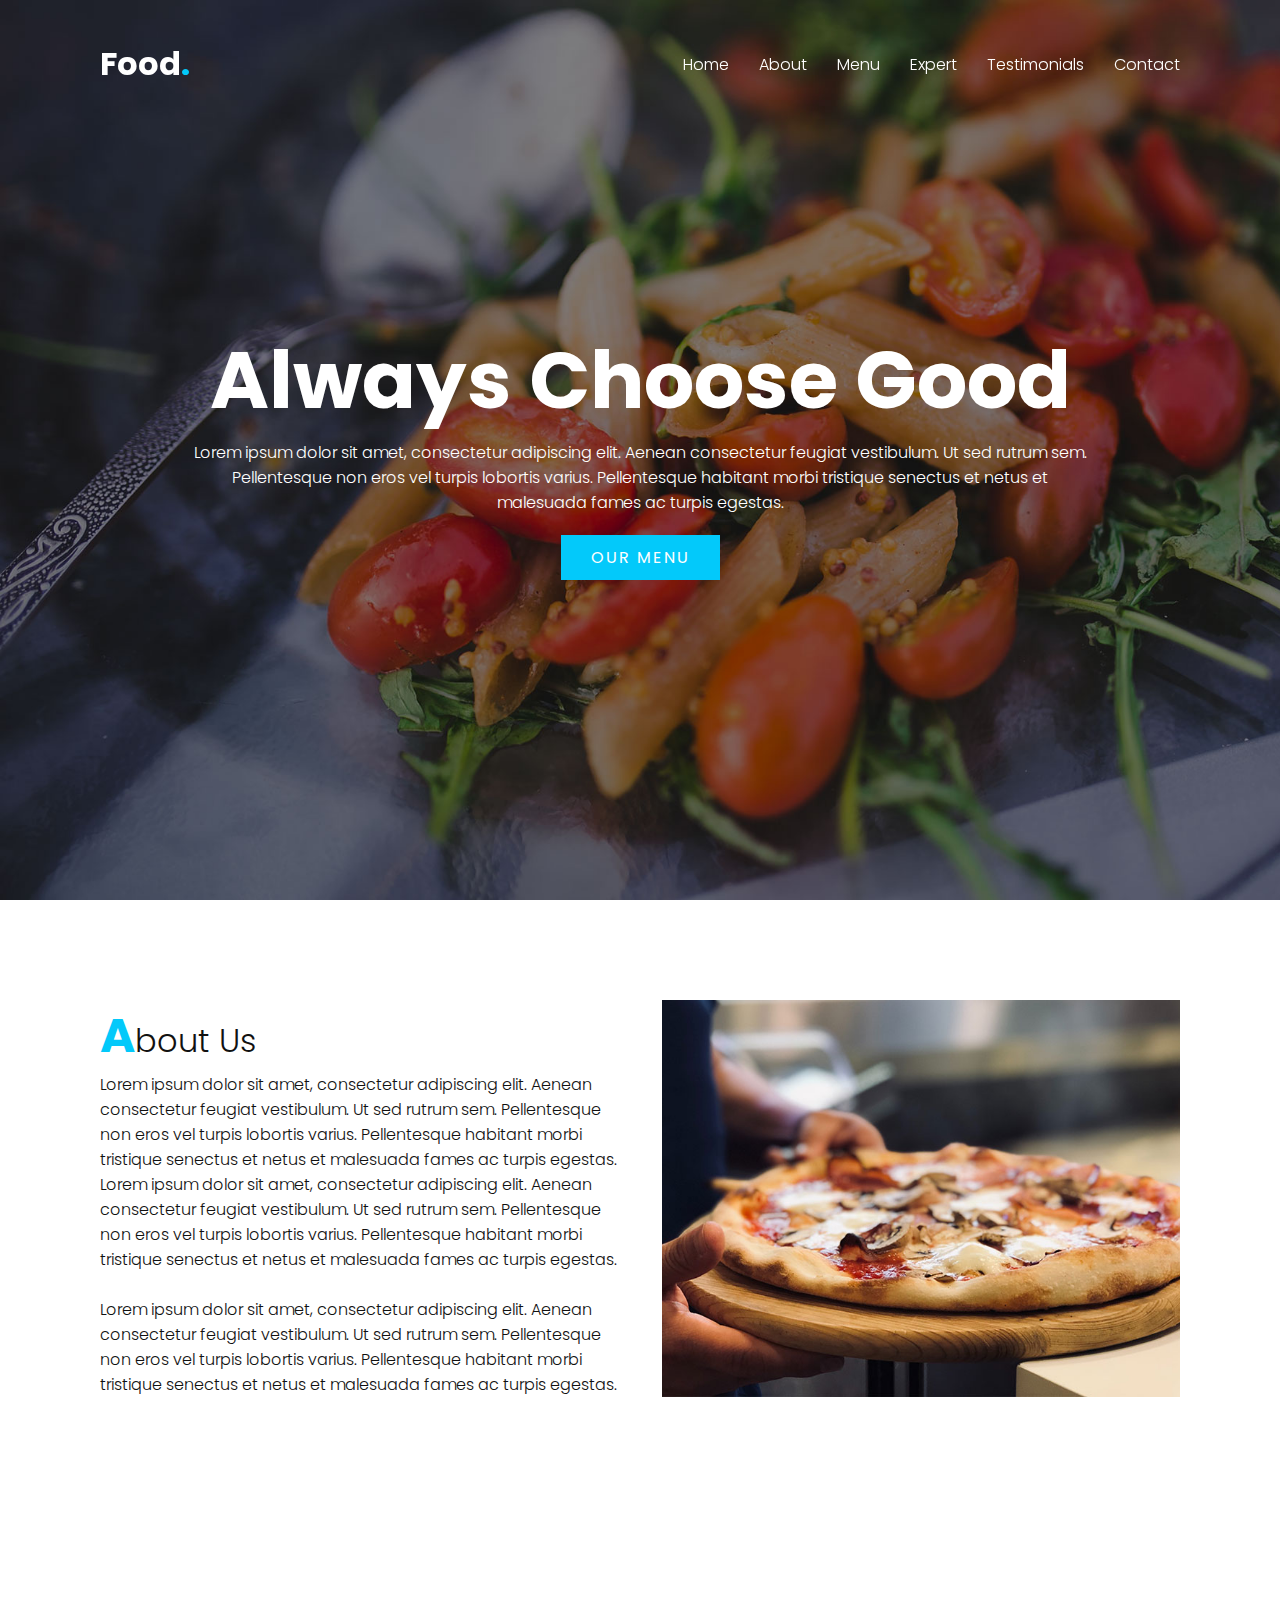
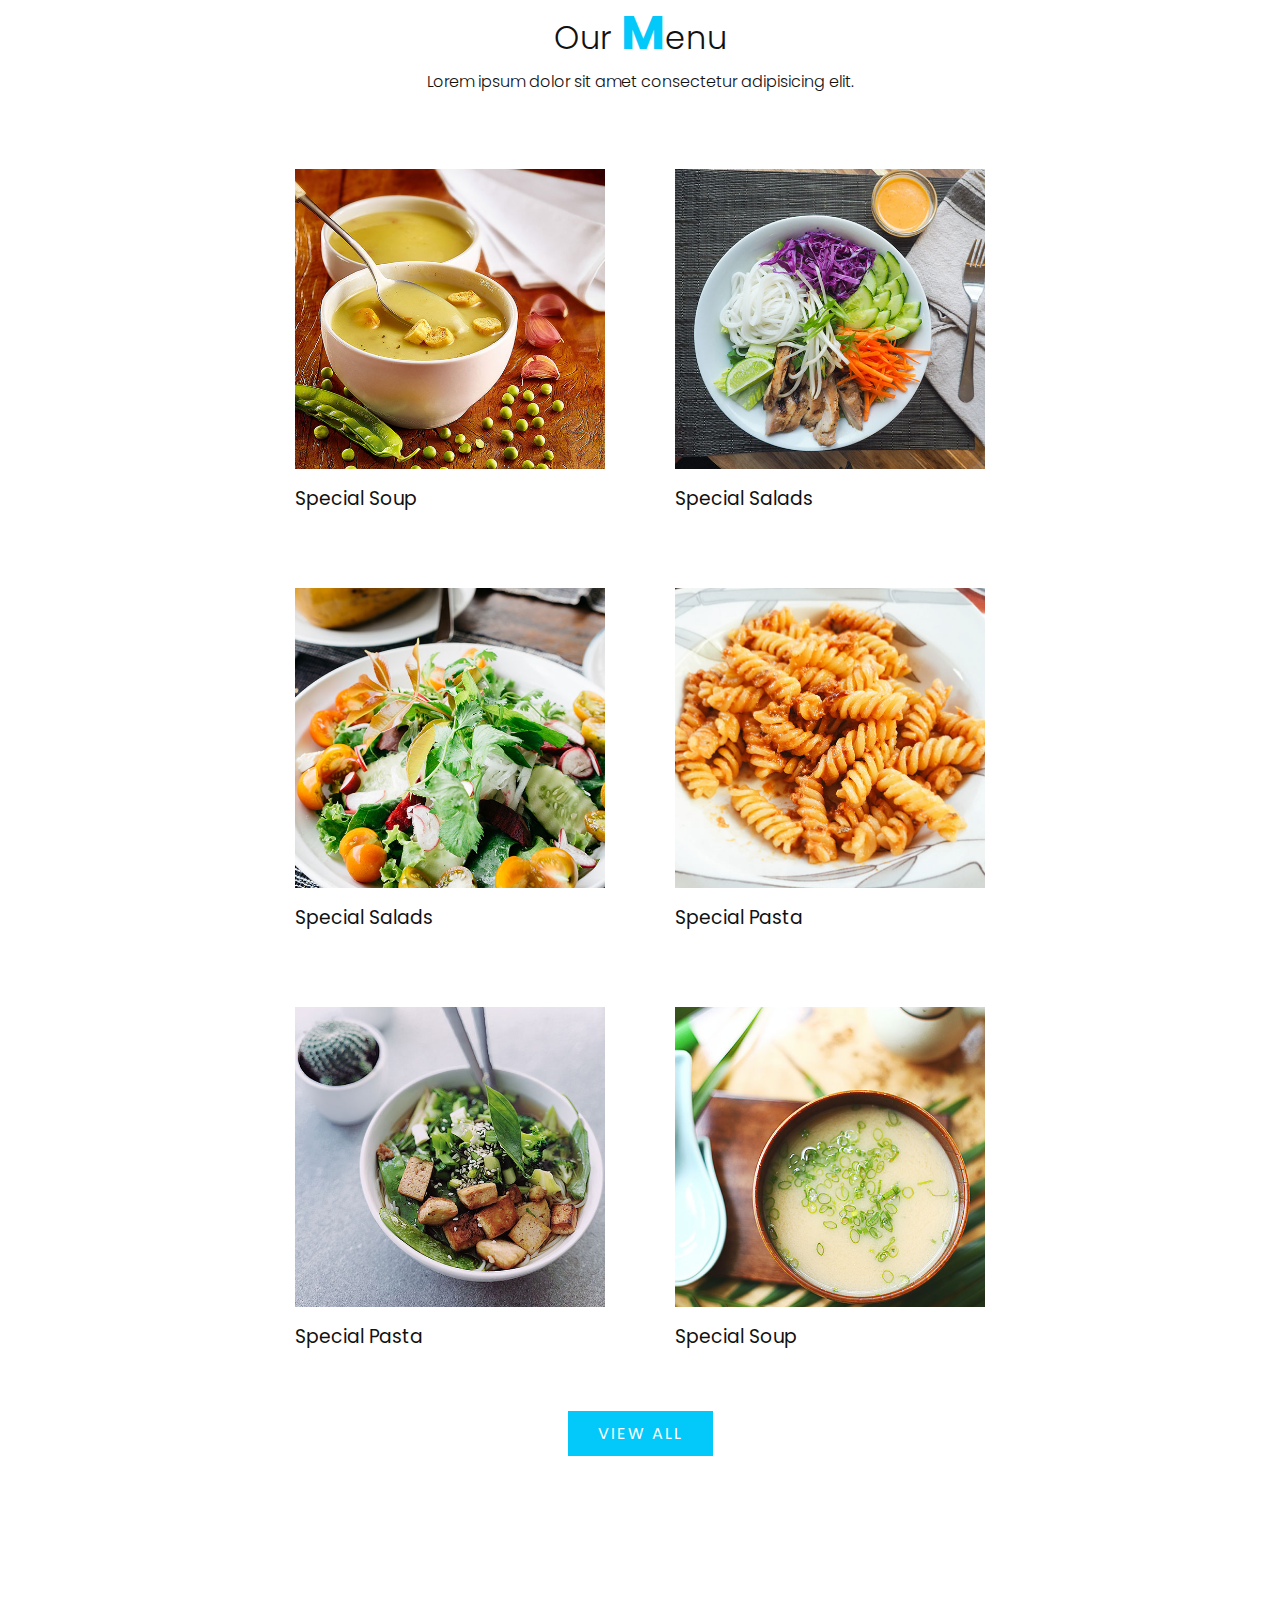
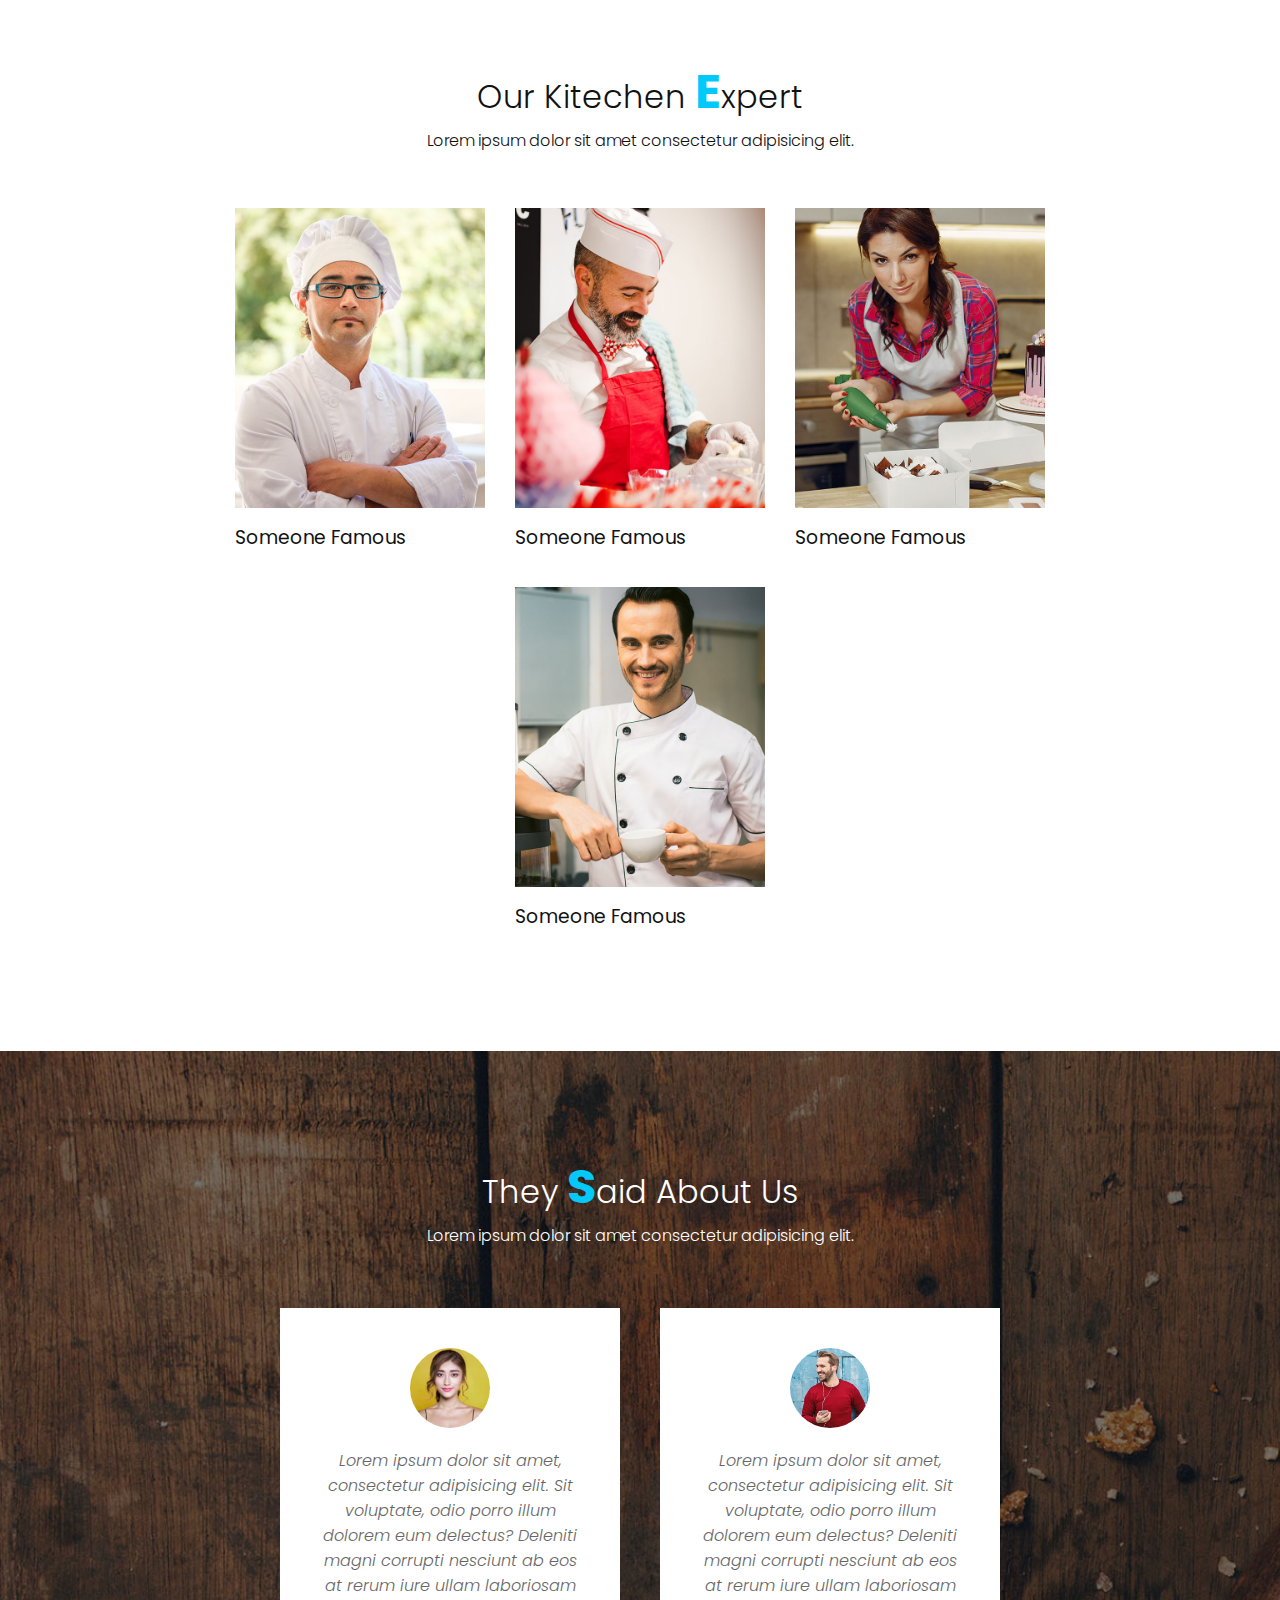
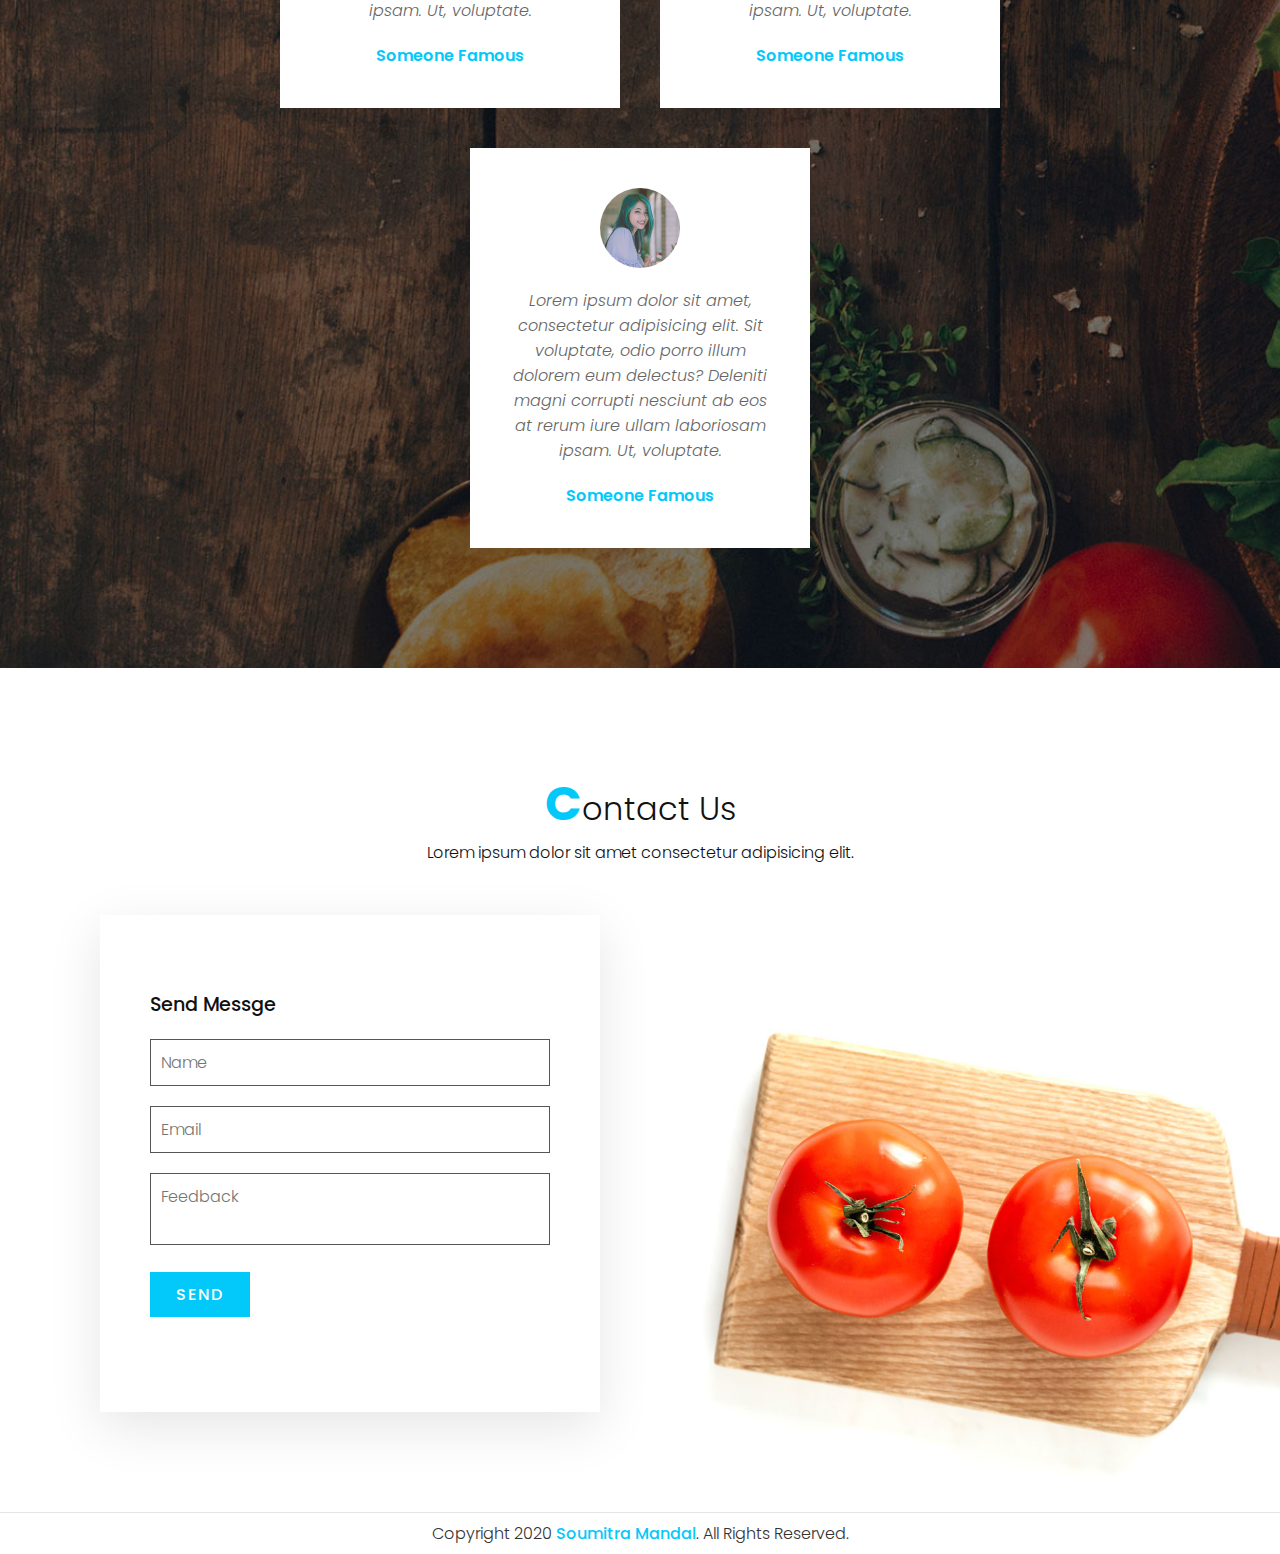
==== public/index.html @ 2382e5d5 "firebase added and deployed" ====
<!DOCTYPE html>
<html lang="en">
<head>
    <meta charset="UTF-8">
    <meta name="viewport" content="width=device-width, initial-scale=1.0">
    <title>Responsive Website</title>
    <link rel="stylesheet" href="style.css">
</head>
<body>
    <header>
        <a href="#" class="logo">Food<span>.</span></a>
        <div class="menuToggle" onclick="toggleMenu()"></div>
        <ul class="navigation">
            <li><a href="#banner" onclick="toggleMenu()">Home</a></li>
            <li><a href="#about" onclick="toggleMenu()">About</a></li>
            <li><a href="#menu" onclick="toggleMenu()">Menu</a></li>
            <li><a href="#expert" onclick="toggleMenu()">Expert</a></li>
            <li><a href="#testimonials" onclick="toggleMenu()">Testimonials</a></li>
            <li><a href="#contact" onclick="toggleMenu()">Contact</a></li>

        </ul>
    </header>
<section class="banner" id="banner">
    <div class="content">
        <h2>Always Choose Good </h2>
        <p>Lorem ipsum dolor sit amet, consectetur adipiscing elit.
         Aenean consectetur feugiat vestibulum. Ut sed rutrum sem.
         Pellentesque non eros vel turpis lobortis varius. Pellentesque
         habitant morbi tristique senectus et netus et malesuada fames ac turpis egestas.
        </p>
        <a href="#" class="btn">Our Menu</a>

    </div>
</section>
<section class="about" id="about">
<div class="row">
    <div class="col50">
        <h2 class="titleText"><span>A</span>bout Us</h2>
        <p>
            Lorem ipsum dolor sit amet, consectetur adipiscing elit.
            Aenean consectetur feugiat vestibulum. Ut sed rutrum sem.
            Pellentesque non eros vel turpis lobortis varius. Pellentesque
            habitant morbi tristique senectus et netus et malesuada fames ac turpis egestas.
            Lorem ipsum dolor sit amet, consectetur adipiscing elit.
            Aenean consectetur feugiat vestibulum. Ut sed rutrum sem.
            Pellentesque non eros vel turpis lobortis varius. Pellentesque
            habitant morbi tristique senectus et netus et malesuada fames ac turpis egestas.<br><br>
            Lorem ipsum dolor sit amet, consectetur adipiscing elit.
            Aenean consectetur feugiat vestibulum. Ut sed rutrum sem.
            Pellentesque non eros vel turpis lobortis varius. Pellentesque
            habitant morbi tristique senectus et netus et malesuada fames ac turpis egestas.
        </p>
    </div>
    <div class ="col50">
        <div class="imgBx">
            <img src='images/img1.jpg'>
        </div>
    </div>
</div>
</section>

<section class="menu" id="menu">
    <div class="title">
        <h2 class="titleText">Our <span>M</span>enu</h2>
        <p>Lorem ipsum dolor sit amet consectetur adipisicing elit.</p>
    </div>
    <div class="content">
        <div class="box">
            <div class="imgBx">
                <img src="images/menu1.jpg" alt="menu">
            </div>
            <div class="text">
                <h3>Special Salads</h3>
            </div>
        </div>
        <div class="box">
            <div class="imgBx">
                <img src="images/menu2.jpg" alt="menu">
            </div>
            <div class="text">
                <h3>Special Soup</h3>
            </div>
        </div>
        <div class="box">
            <div class="imgBx">
                <img src="images/menu3.jpg" alt="menu">
            </div>
            <div class="text">
                <h3>Special Pasta</h3>
            </div>
        </div>
         <div class="box">
            <div class="imgBx">
                <img src="images/menu4.jpg" alt="menu">
            </div>
            <div class="text">
                <h3>Special Salads</h3>
            </div>
        </div>
        <div class="box">
            <div class="imgBx">
                <img src="images/menu5.jpg" alt="menu">
            </div>
            <div class="text">
                <h3>Special Soup</h3>
            </div>
        </div>
        <div class="box">
            <div class="imgBx">
                <img src="images/menu6.jpg" alt="menu">
            </div>
            <div class="text">
                <h3>Special Pasta</h3>
            </div>
        </div>
    </div>
    <div class="title">
       <a href="" class="btn">View All</a>
    </div>
</section>

<section class="expert" id="expert">
    <div class="title">
        <h2 class="titleText">Our Kitechen <span>E</span>xpert</h2>
        <p>Lorem ipsum dolor sit amet consectetur adipisicing elit.</p>
    </div>
    <div class="content">
        <div class="box">
            <div class="imgBx">
                <img src="images/expert1.jpg" alt="Expert1">
            </div>
            <div class="text">
                <h3>Someone Famous</h3>
            </div>
        </div>
        
        <div class="box">
            <div class="imgBx">
                <img src="images/expert2.jpg" alt="Expert2">
            </div>
            <div class="text">
                <h3>Someone Famous</h3>
            </div>
        </div>
        <div class="box">
            <div class="imgBx">
                <img src="images/expert3.jpg" alt="Expert3">
            </div>
            <div class="text">
                <h3>Someone Famous</h3>
            </div>
        </div>
        <div class="box">
            <div class="imgBx">
                <img src="images/expert4.jpg" alt="Expert4">
            </div>
            <div class="text">
                <h3>Someone Famous</h3>
            </div>
        </div>
    </div>
</section>


<section class="testimonials" id="testimonials">
    <div class="title white">
        <h2 class="titleText">They <span>S</span>aid About Us</h2>
        <p>Lorem ipsum dolor sit amet consectetur adipisicing elit.</p>
    </div>
    <div class="content">
        <div class="box">
           <div class="imgBx">
               <img src="images/testi1.jpg" alt="testimonial1">
           </div> 
           <div class="text">
               <p>
                Lorem ipsum dolor sit amet, consectetur adipisicing elit.
                Sit voluptate, odio porro illum dolorem eum delectus? 
                Deleniti magni corrupti nesciunt ab eos at rerum iure 
                ullam laboriosam ipsam. Ut, voluptate.
               </p>
               <h3>Someone Famous</h3>
           </div>
        </div>
        <div class="box">
            <div class="imgBx">
                <img src="images/testi2.jpg" alt="testimonial2">
            </div> 
            <div class="text">
                <p>
                 Lorem ipsum dolor sit amet, consectetur adipisicing elit.
                 Sit voluptate, odio porro illum dolorem eum delectus? 
                 Deleniti magni corrupti nesciunt ab eos at rerum iure 
                 ullam laboriosam ipsam. Ut, voluptate.
                </p>
                <h3>Someone Famous</h3>
            </div>
         </div>
         <div class="box">
            <div class="imgBx">
                <img src="images/testi3.jpg" alt="testimonial3">
            </div> 
            <div class="text">
                <p>
                 Lorem ipsum dolor sit amet, consectetur adipisicing elit.
                 Sit voluptate, odio porro illum dolorem eum delectus? 
                 Deleniti magni corrupti nesciunt ab eos at rerum iure 
                 ullam laboriosam ipsam. Ut, voluptate.
                </p>
                <h3>Someone Famous</h3>
            </div>
         </div>
    </div>
</section>

<section class="contact" id="contact">
    <div class="title">
        <h2 class="titleText"><span>C</span>ontact Us</h2>
        <p>Lorem ipsum dolor sit amet consectetur adipisicing elit.</p>
    </div>
    <div class="contactForm">
        <h3>Send Messge</h3>
        <div class="inputBox">
            <input type="text" placeholder="Name">
        </div>
        <div class="inputBox">
            <input type="text" placeholder="Email">
        </div>
        <div class="inputBox">
            <textarea type="text" placeholder="Feedback"></textarea>
        </div>
        <div class="inputBox">
            <input type="submit" name="" id="" value="Send">
        </div>
    </div>
</section>

<div class="copyrightText">
    <p>Copyright 2020 <a href="#">Soumitra Mandal</a>. All Rights Reserved.</p>
</div>



<script type="text/javascript">
window.addEventListener('scroll',function(){
    const header = document.querySelector('header');
    header.classList.toggle("sticky", window.scrollY >0);
});

function toggleMenu(){
    const menuToggle = document.querySelector('.menuToggle');
    const navigation = document.querySelector('.navigation');
    menuToggle.classList.toggle('active');
    navigation.classList.toggle('active');

}
</script>
    
</body>
</html>
---- public/style.css ----
@import url('https://fonts.googleapis.com/css?family=Poppins:200,300,400,500,600,700,800,900&display=swap');

*{  margin:0;
    padding: 0;
    box-sizing: border-box;
    font-family: 'Poppins', sans-serif;
    scroll-behavior: smooth;
}

p{
    font-weight: 300;
    color:#111;
}

.banner{
    position: relative;
    width: 100%;
    min-height: 100vh;
    display: flex;
    justify-content: center;
    align-items: center;
    background: url('images/bg.jpg');
    background-size: cover;
}
.banner .content{
    max-width: 900px;
    text-align: center;
}

.banner .content h2{
    font-size: 5em;
    color: #fff;
}
.banner .content p{
    font-size: 1em;
    color: #fff;
}

.btn{
    font-size: 1em;
    color: #fff;
    background: #03c9fa;
    display:inline-block;
    padding:10px 30px;
    margin-top: 20px;
    text-transform: uppercase;
    text-decoration: none;
    letter-spacing: 2px;
    transition: 0.5s;
}

.btn:hover{
    letter-spacing: 6px;
}

header{
    position: fixed;
    top:0;
    left: 0;
    width: 100%;
    padding: 40px 100px;
    z-index: 5;
    display: flex;
    justify-content: space-between;
    align-items: center;
    transition: 0.5s;

}

header.sticky{
    background: #fff;
    padding: 10px 100px;
    box-shadow: 0 5px 20px rgba(0,0,0,0,05);
}

header .logo{
    color: #fff;
    font-weight: 700;
    font-size: 2em;
    text-decoration: none;
}
header.sticky .logo{
    color:#111;
}
header .logo span{
    color:#03c9fa;
}

header .navigation{
    position: relative;
    display: flex;    
}

header .navigation li{
    list-style: none;
    margin-left: 30px;
}

header .navigation li a{
    text-decoration: none ;
    color:#fff;
    font-weight: 300 ;

}

header.sticky .navigation li a{
color:#111;
}

header.sticky .navigation li a:hover{
    color:#03c9fa;
}

section{
   padding:100px; 
}

.row{
    position: relative;
    width:100%;
    display:flex;
    justify-content: space-between;
}

.row .col50{
    position: relative; 
    width:48%;
}
.titleText{
    color:#111;
    font-size: 2em;
    font-weight: 300;
}

.titleText span{
    color:#03c9fa;
    font-size: 1.5em;
    font-weight: 700;
}

.row .col50 .imgBx{
    position: relative;
    width:100%;
    height:100%;
}

.row .col50 .imgBx img{
    position: absolute;
    top:0;
    left:0;
    width: 100%;
    height:  100%;  
    object-fit: cover;
}

.title{
    width: 100%;
    display:flex;
    justify-content: center;
    align-items: center;
    flex-direction: column;

}

.menu .content{
    display:flex;
    justify-content: center;
    flex-wrap: wrap;
    flex-direction: row-reverse;
    margin-top: 40px;

}


.menu .content .box
{
    margin: 20px;
    width: 340px;
    border: 15px solid #fff;
    box-shadow: 0 5px 35px rgba(0,0,0,0,0.08);


}

.menu .content .box .imgBx
{
    position: relative;
    width:100%;
    height: 300px;
}

.menu .content .box .imgBx img{
 position: absolute;
 top: 0;
 left: 0;
 width: 100%;
 height: 100%;
 object-fit: cover;   
}

.menu .content .box .text{
    padding: 15px 0 5px;
}

.menu .content .box .text h3{
    font-weight: 400;
    color: #111;
}


.expert .content 
{
    display: flex;
    justify-content: center;
    flex-wrap: wrap;
    flex-direction: row;
    margin-top: 40px;
}

.expert .content .box
{
    width: 250px;
    margin: 15px;
}

.expert .content .box .imgBx
{
    position: relative;
    width: 100%;
    height: 300px;

}
.expert .content .box .imgBx img
{
    position: absolute;
    top: 0;
    left: 0;
    width: 100%;
    height: 100%;
    object-fit: cover;   
}
   
.expert .content .box .text
{
    padding: 15px 0 5px;

}

.expert .content .box .text h3
{
    font-weight: 400;
    color:#111;
}

.testimonials
{
    background: url("images/bg2.jpg");
    background-size: cover;
}

.white .titleText,
.white p
{
  color:#fff;  
}

.testimonials .content
{
    display: flex;
    justify-content: center;
    flex-wrap: wrap;
    flex-direction: row;
    margin-top: 40px;
}

.testimonials .content .box
{
    width:340px;
    margin:20px;
    padding: 40px;
    background: #fff;
    display: flex;
    justify-content: center;
    align-items: center;
    flex-direction: column;
}

.testimonials .content .box .imgBx
{
    position: relative;
    width: 80px;
    height: 80px;
    margin-bottom: 20px;
    border-radius: 50%;
    overflow: hidden;
}

.testimonials .content .box .imgBx img
{
    position: absolute;
    top: 0;
    left: 0;
    width: 100%;
    height: 100%;
    object-fit: cover;   
}

.testimonials .content .box .text
{
    text-align: center;
}

.testimonials .content .box .text p
{
    color: #666;
    font-style: italic;
}

.testimonials .content .box .text h3
{
    margin-top: 20px;
    color: #111;
    font-size: 1em;
    color: #03c9fa;
    font-weight: 600 ;
}

.contact
{
    background:url('images/bg3.jpg');
    background-size :cover;
}

.contactForm
{
    padding: 75px 50px;
    background: #fff;
    box-shadow: 0 15px 50px rgba(0,0,0,0.1);
    max-width: 500px;
    margin-top: 50px;
}

.contactForm h3
{
    color:#111;
    font-size:1.2em;
    margin-bottom: 20px;
    font-weight: 500;
}

.contactForm .inputBox
{
    position: relative;
    width: 100%;
    margin-bottom:20px;
}
.contactForm .inputBox input,
.contactForm .inputBox textarea
{
    width:100%;
    border:1px solid #555;
    padding:10px;
    color:#111;
    outline: none;
    font-size:16px;
    font-weight:300;
    resize: none;
}

.contactForm .inputBox input[type='submit']
{
    font-size: 1em;
    color: #fff;
    background: #03c9fa;
    display: inline-block;
    text-transform: uppercase;
    text-decoration:none;
    letter-spacing: 2px;
    transition: 0.5s;
    max-width: 100px;
    font-weight: 500;
    border:none;
    cursor: pointer;

}

.copyrightText
{
    padding: 8px 40px;
    border-top: 1px solid rgba(0,0,0,0.1);
    text-align:center;
}

.copyrightText p
{
color: #333;
}

.copyrightText a
{
    color:#03c9fa;
    font-weight: 500;
    text-decoration:none;
}

@media(max-width:991px){

    header,
    header.sticky
    {
        padding:10px 20px;
    }

    header .navigation
    {
        display:none;
    }
    header .navigation.active
    {
        width:100%;
        height:calc(100%-68px);
        position: fixed;
        top:68px;
        left:0;
        display:flex;
        flex-direction:column;
        justify-content:center;
        align-items:center;
        background:#fff;
    }
    header .navigation li
    {
        margin-left: 0;
    }

    header .navigation li a
    {
        color:#111;
        font-size:1.6em;
    }
    .menuToggle
    {
        position: relative;
        width: 40px;
        height:40px;
        background: url("images/menu.png");
        background-size: 30px;
        background-repeat: no-repeat;
        background-position: center;
        cursor:pointer;

    }
    .menuToggle.active
    {
        background: url("images/close.png");
        background-size: 25px;
        background-repeat: no-repeat;
        background-position: center;
    }
    header.sticky .menuToggle
    {
        filter: invert(1) ;
    }

    section{
        padding:20px;

    }

    .banner .content h2
    {
        font-size:3em;
        color:#fff;
    }
    .row
    {
        flex-direction: column;
    }

    .row .col50
    {
        position: relative;
        width:100%;
    }

    .row .col50 .imgBx
    {
        height:300px;
        margin-top:20px;
    }

    .menu .content
    {
        margin-top:20px;

    }
    .menu .content .box
    {
        margin:10px;

    }
    .menu .content .box .imgBx
    {
        height:260px;
    }

    .title
    {
        text-align: center;
    }

    .titletext
    {
        font-size:1.8em;
        line-height:1.5em;
        margin-bottom: 15px;
        font-weight:300;
    }
    .testimonials .content .box
    {
        margin:10px;
        padding: 20px;
    }

    .contactForm
    {   
        padding: 35px 40px;
        margin-top: 20px;
        margin-bottom: 30px;
    }
}

@media(max-width:480px)
{
    .banner .content h2
    {
        font-size:2.2em;
        color:#fff;
    }
}
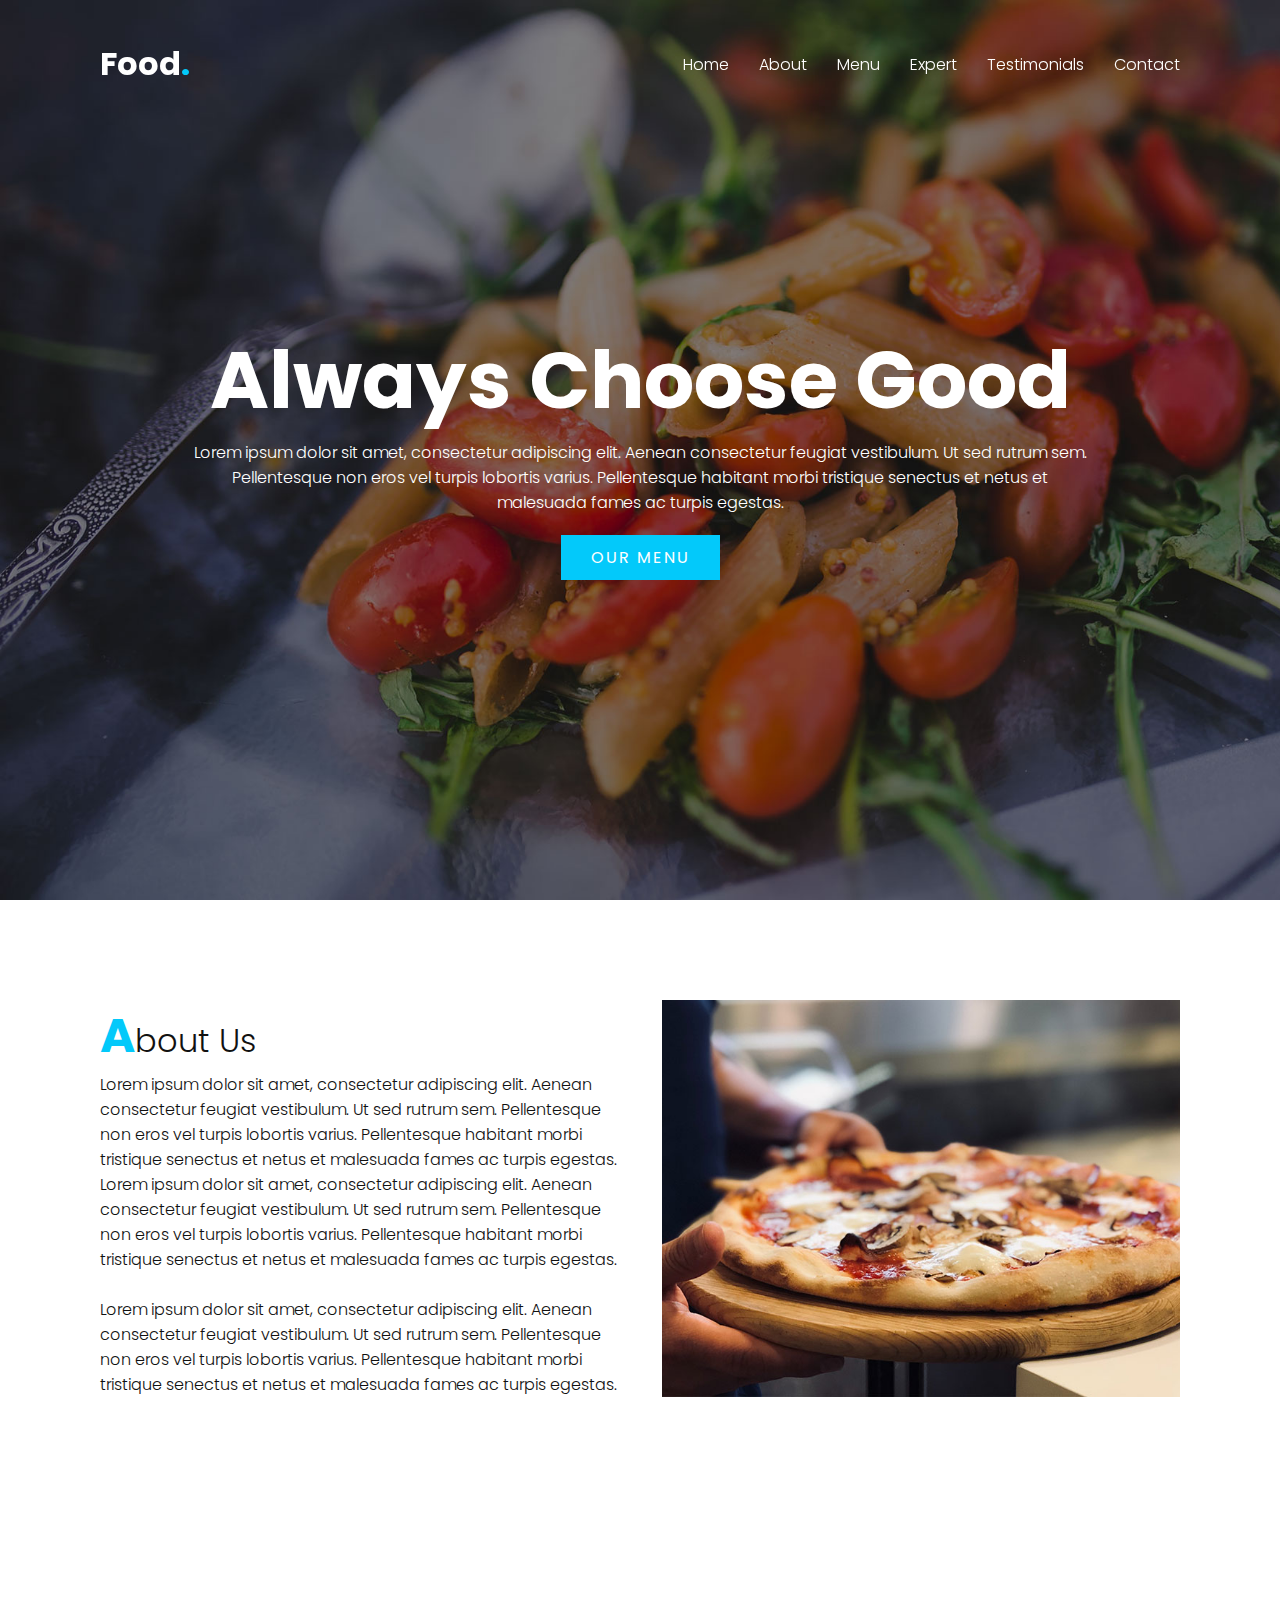
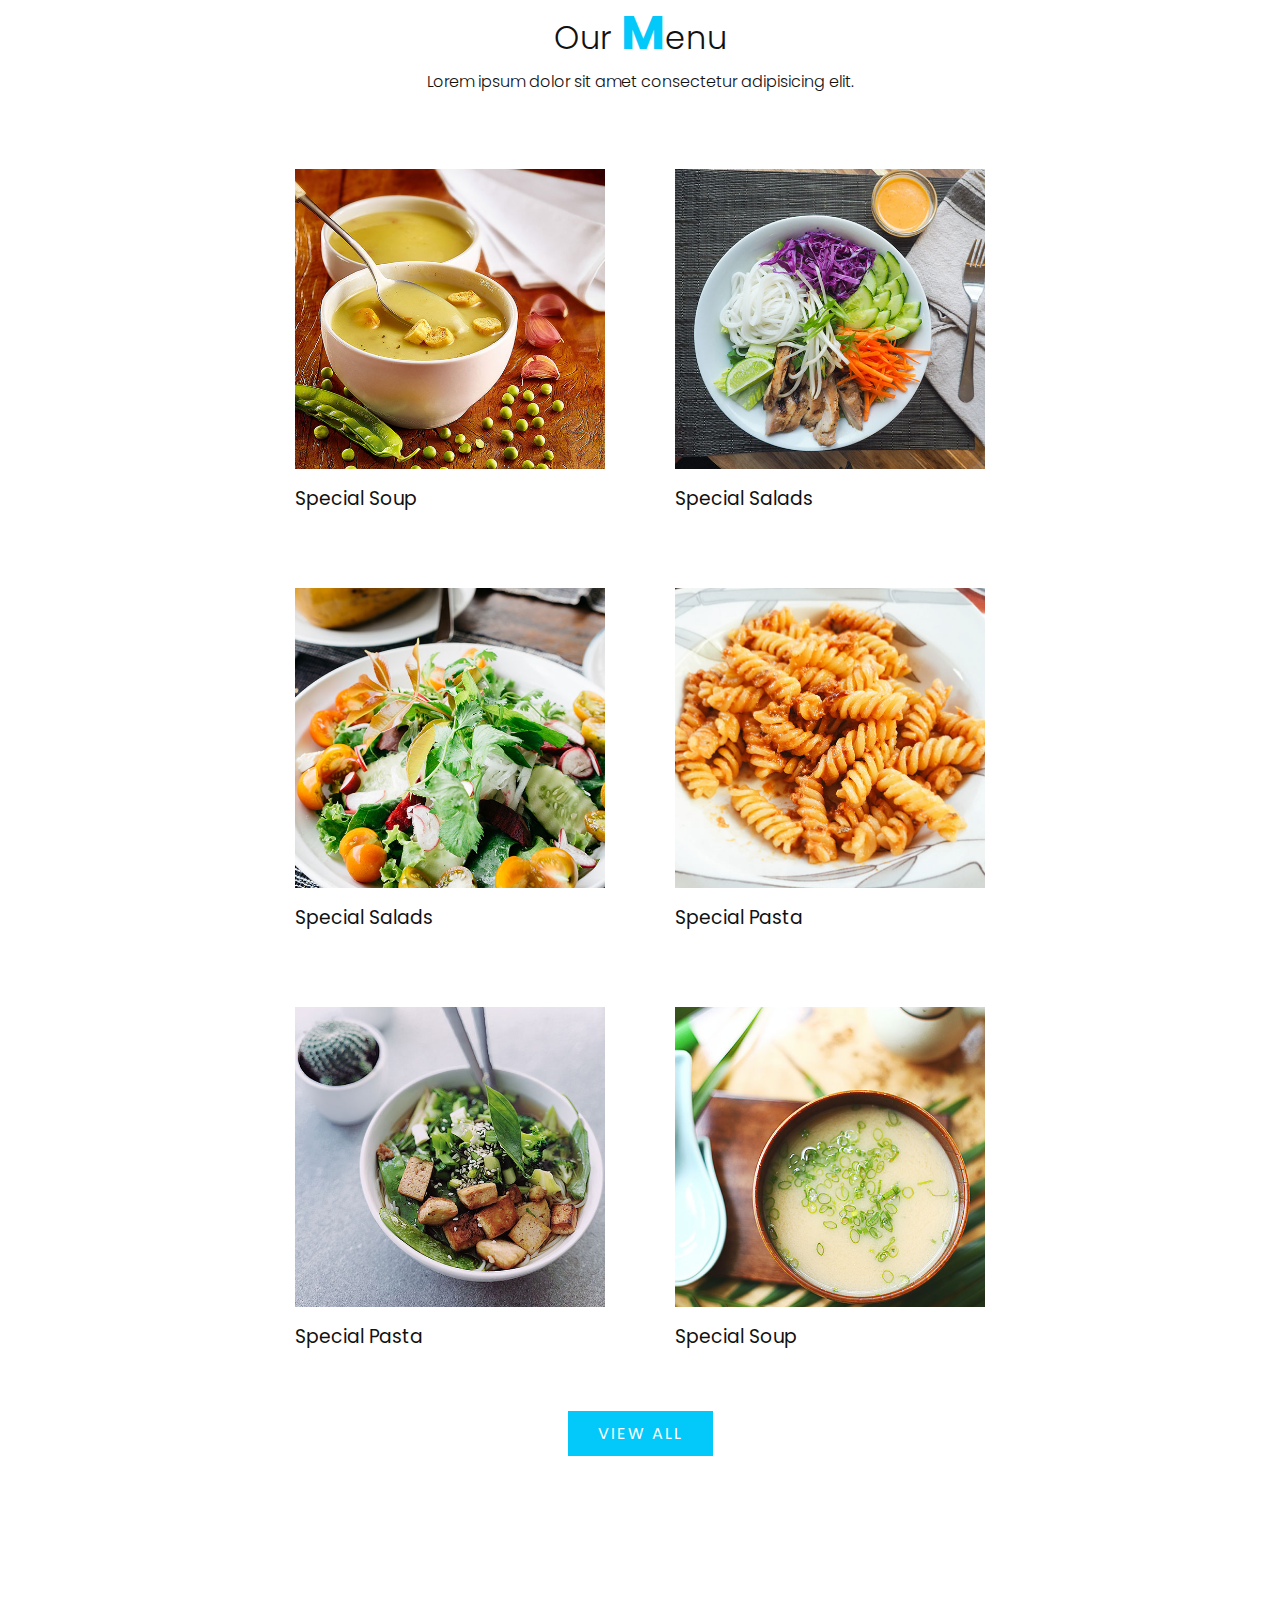
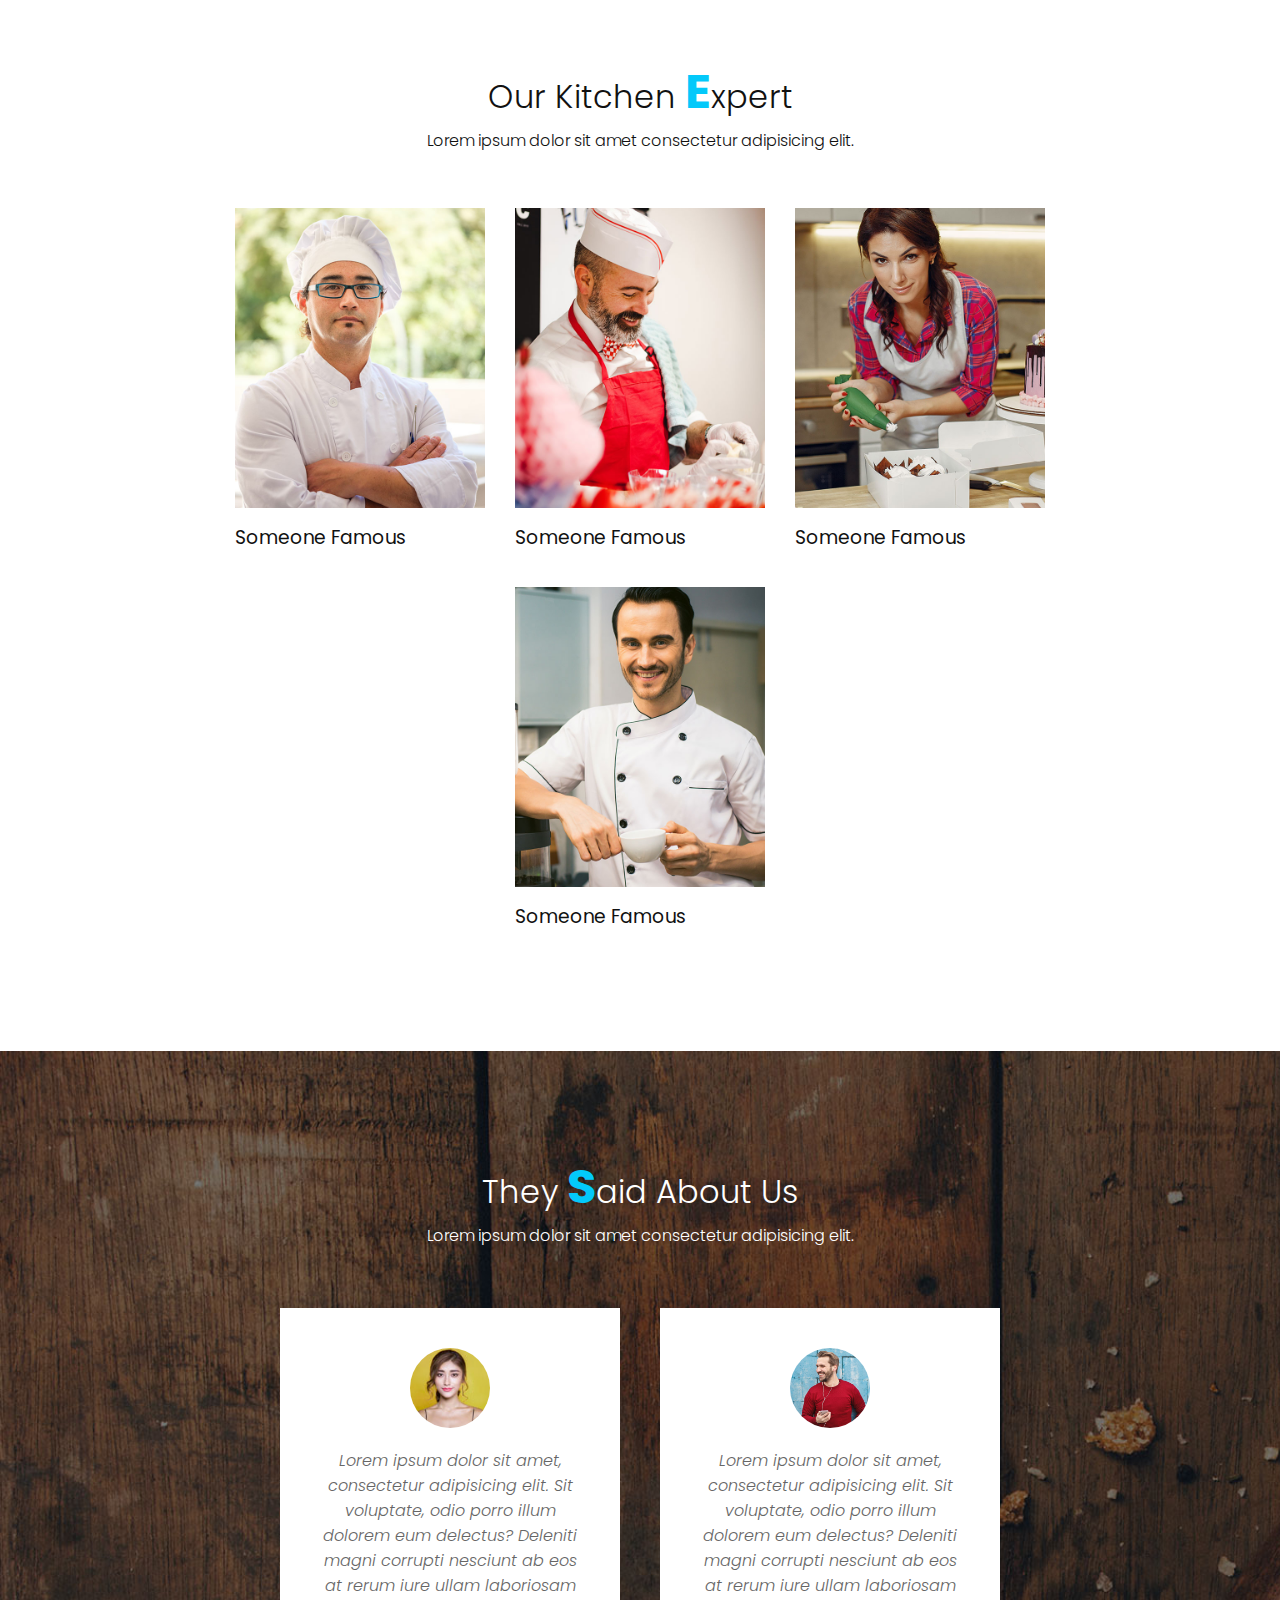
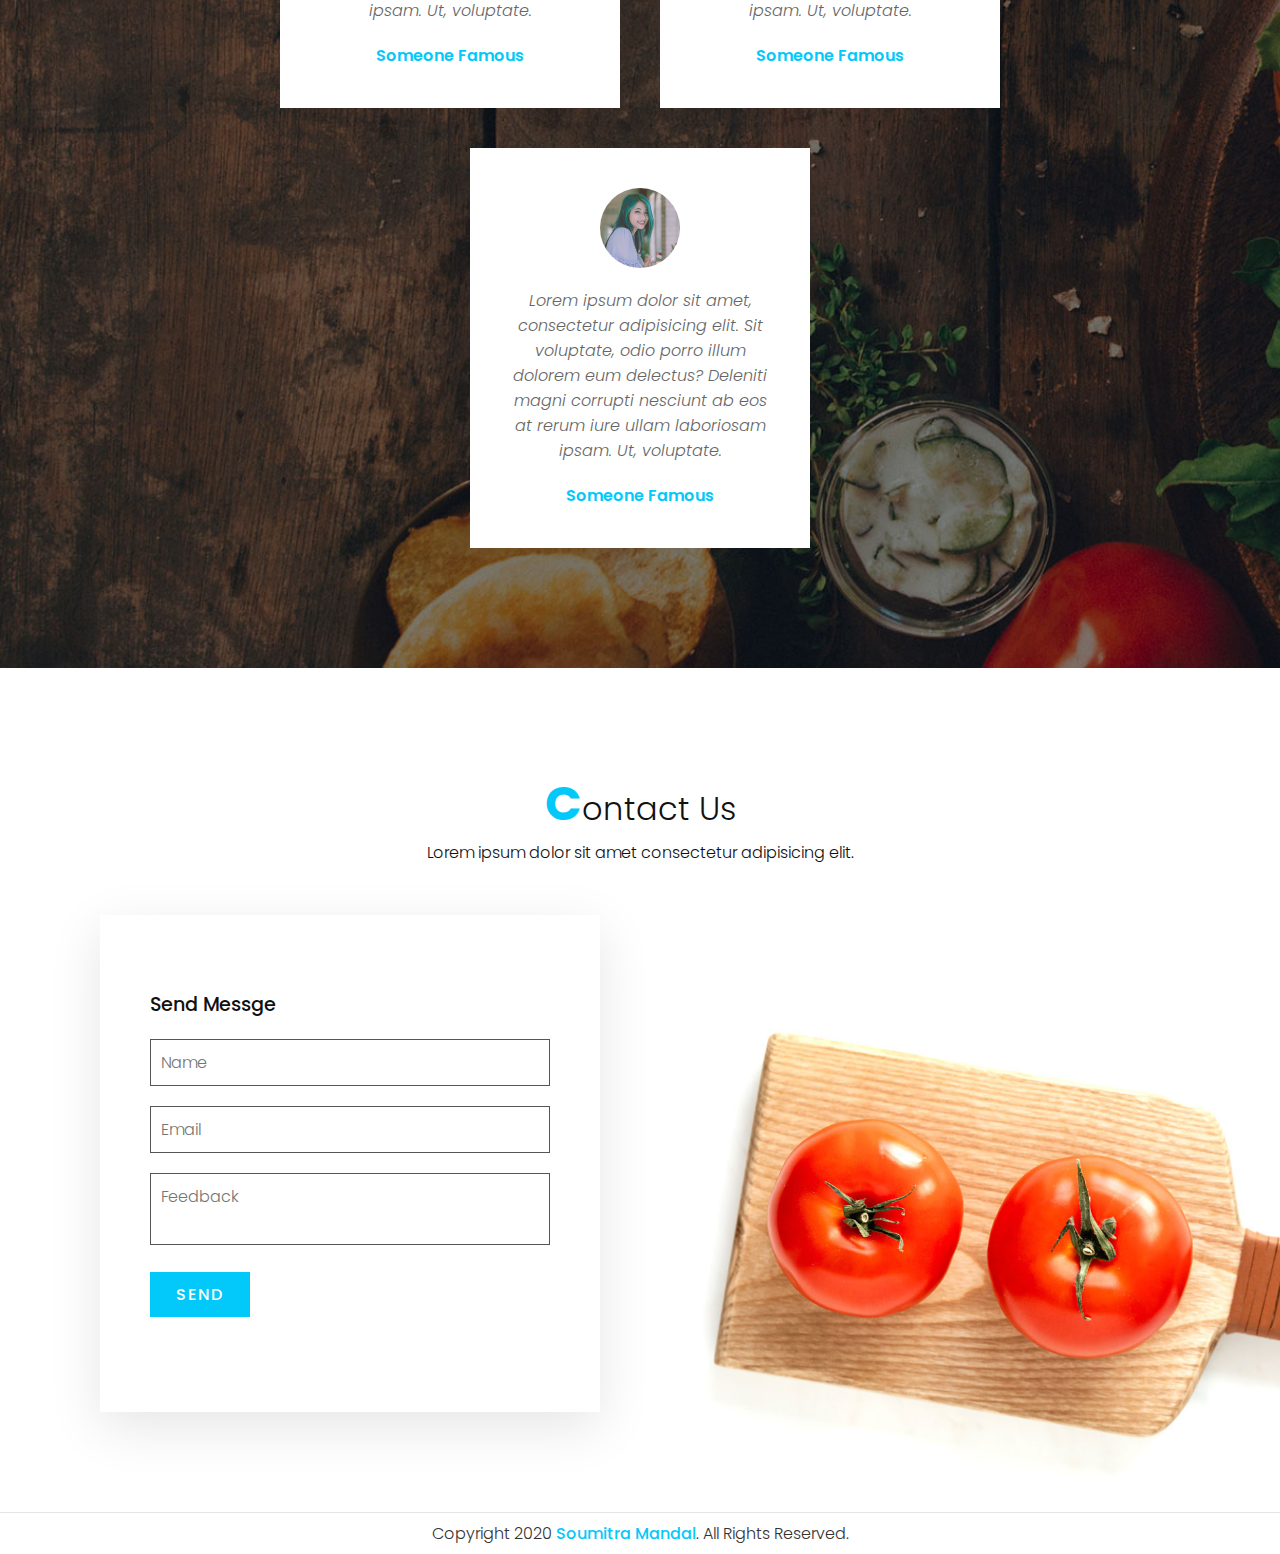
==== commit 01a92740: "spelling error" ====
--- a/public/index.html
+++ b/public/index.html
@@ -121,7 +121,7 @@
 
 <section class="expert" id="expert">
     <div class="title">
-        <h2 class="titleText">Our Kitechen <span>E</span>xpert</h2>
+        <h2 class="titleText">Our Kitchen <span>E</span>xpert</h2>
         <p>Lorem ipsum dolor sit amet consectetur adipisicing elit.</p>
     </div>
     <div class="content">
